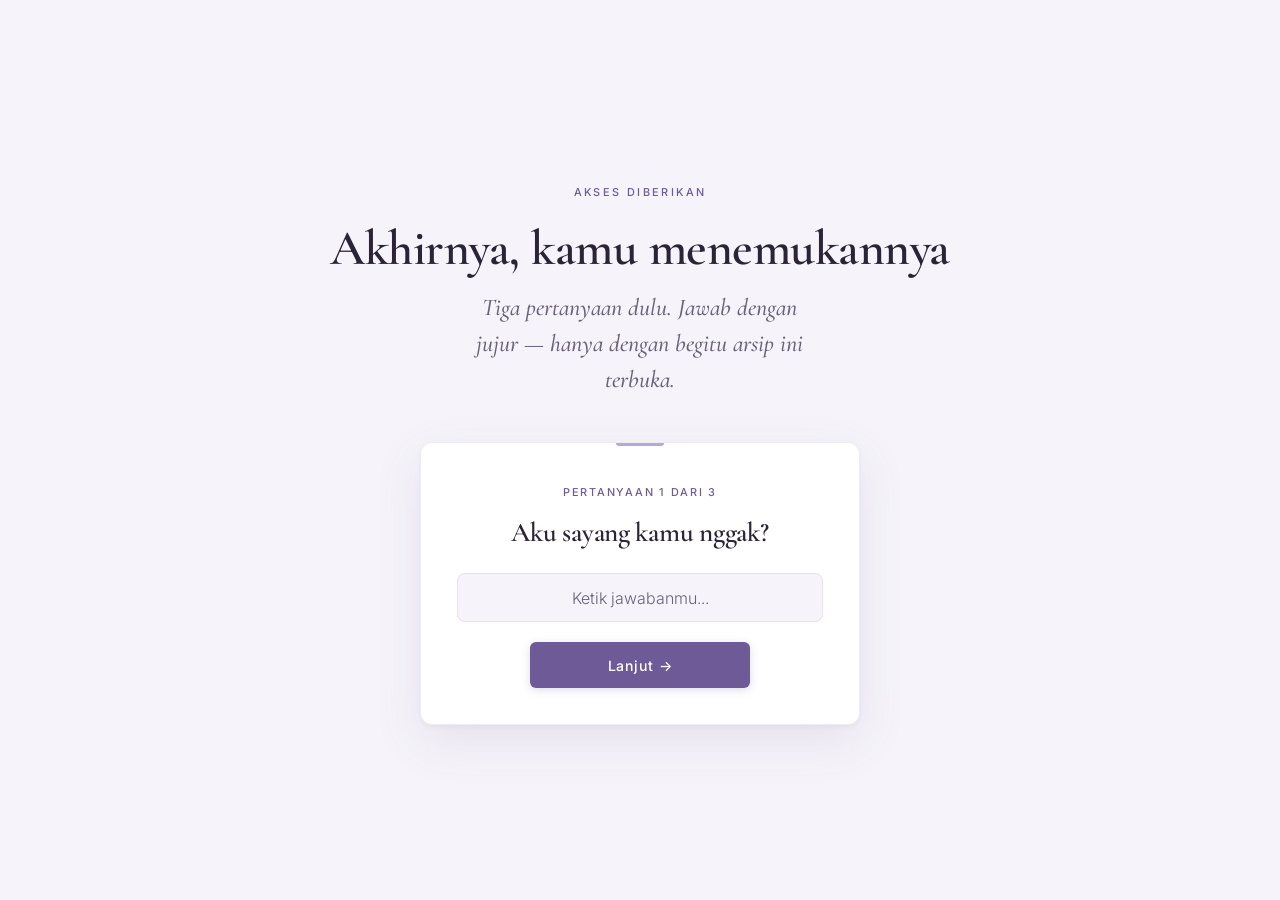
==== kejutan.html @ ff5b9698 "first commit" ====
<!DOCTYPE html>
<html lang="id">
<head>
    <meta charset="UTF-8">
    <meta name="viewport" content="width=device-width, initial-scale=1.0">
    <!-- PENJAGA: dicek SEBELUM konten diparse. Belum waktunya → langsung
         dialihkan ke index.html dan isi halaman tidak pernah sempat tampil. -->
    <script src="js/kunci.js" data-jaga></script>
    <title>Arsip Terbuka — Mesha</title>
    <link rel="stylesheet" href="css/style.css">
    <link rel="stylesheet" href="css/kejutan.css">
    <!-- defer: tebak.js mengurus kuis 3 langkah setelah DOM siap -->
    <script src="js/tebak.js" defer></script>
    <!-- defer: musik.js mengurus musik latar yang menyala setelah kuis selesai -->
    <script src="js/musik.js" defer></script>
</head>
<body class="masuk">

    <!-- Musik latar: loop, tanpa controls; disalakan JS setelah tanggal lahir benar -->
    <audio id="musik-latar"
           src="music/Nadin Amizah - Ah (Official Lyric Video) [youaretube.com].mp3"
           loop preload="auto"></audio>

    <main class="halaman-kejutan">

        <!-- Pembuka arsip -->
        <header class="judul-kejutan">
            <!-- GANTI: kalimat pembuka di bawah ini -->
            <h1>Akhirnya, kamu menemukannya</h1>
            <p class="sapaan">Tiga pertanyaan dulu. Jawab dengan jujur — hanya dengan begitu arsip ini terbuka.</p>
        </header>

        <!-- Kuis tebak-tebakan: harus terjawab sebelum link muncul -->
        <section class="tebak" id="tebak" aria-label="Tebak-tebakan sebelum kejutan">

            <!-- GANTI: soal 1 (jawaban bebas, asal tidak kosong) -->
            <div class="langkah aktif" id="langkah-1">
                <p class="tanya">Pertanyaan 1 dari 3</p>
                <h2 class="soal">Aku sayang kamu nggak?</h2>
                <input type="text" class="isian" id="jawab-1" autocomplete="off"
                       placeholder="Ketik jawabanmu..." aria-label="Jawaban pertanyaan 1">
                <p class="salah" id="salah-1" role="alert">Isi dulu jawabannya, ya</p>
                <button type="button" class="btn" data-lanjut="1">Lanjut →</button>
            </div>

            <!-- GANTI: soal 2 (jawaban bebas, asal tidak kosong) -->
            <div class="langkah" id="langkah-2" hidden>
                <p class="tanya">Pertanyaan 2 dari 3</p>
                <h2 class="soal">Siapa orang paling cakep di dunia?</h2>
                <input type="text" class="isian" id="jawab-2" autocomplete="off"
                       placeholder="Ketik jawabanmu..." aria-label="Jawaban pertanyaan 2">
                <p class="salah" id="salah-2" role="alert">Isi dulu jawabannya, ya</p>
                <button type="button" class="btn" data-lanjut="2">Lanjut →</button>
            </div>

            <!-- Soal 3: tanggal lahir, dijawab lewat papan tombol di layar -->
            <div class="langkah" id="langkah-3" hidden>
                <p class="tanya">Pertanyaan 3 dari 3</p>
                <h2 class="soal">Masukkan tanggal lahirku, dd-mm-yyyy</h2>

                <div class="kartu-pin" id="kartu-pin">
                    <!-- 8 kotak digit: span, bukan input → keyboard HP tidak muncul -->
                    <div class="slot-digit" id="slot-digit" aria-label="Tanggal lahir 8 digit">
                        <span class="kotak-digit"></span><span class="kotak-digit"></span>
                        <span class="kotak-digit"></span><span class="kotak-digit"></span>
                        <span class="kotak-digit"></span><span class="kotak-digit"></span>
                        <span class="kotak-digit"></span><span class="kotak-digit"></span>
                    </div>

                    <!-- Papan tombol angka di layar -->
                    <div class="papan-tombol" id="papan-tombol">
                        <button type="button" class="tombol-angka" data-angka="1">1</button>
                        <button type="button" class="tombol-angka" data-angka="2">2</button>
                        <button type="button" class="tombol-angka" data-angka="3">3</button>
                        <button type="button" class="tombol-angka" data-angka="4">4</button>
                        <button type="button" class="tombol-angka" data-angka="5">5</button>
                        <button type="button" class="tombol-angka" data-angka="6">6</button>
                        <button type="button" class="tombol-angka" data-angka="7">7</button>
                        <button type="button" class="tombol-angka" data-angka="8">8</button>
                        <button type="button" class="tombol-angka" data-angka="9">9</button>
                        <button type="button" class="tombol-angka tombol-hapus" data-hapus
                                aria-label="Hapus satu angka">Hapus</button>
                        <button type="button" class="tombol-angka" data-angka="0">0</button>
                        <button type="button" class="tombol-angka tombol-hapus"
                                data-batal aria-label="Kosongkan semua">Batal</button>
                    </div>
                </div>

                <p class="salah" id="salah-3" role="alert">Belum tepat, coba lagi</p>
            </div>

            <!-- Hadiah: link muncul setelah soal ke-3 benar -->
            <div class="langkah" id="langkah-sukses" hidden>
                <h2 class="soal">Akses diberikan</h2>
                <p class="sapaan">Semua jawaban benar. Isi arsipnya ada di tautan berikut.</p>
                <!-- GANTI: ganti href kalau tujuan link berubah -->
                <a href="https://ulangtahunmesha.my.canva.site/" class="btn btn-lihat"
                   target="_blank" rel="noopener">Lihat disini</a>
            </div>

        </section>

    </main>
</body>
</html>
---- css/style.css ----
/* =========================================================
   style.css — gaya global + halaman index
   Gaya: editorial elegan — latar off-white keunguan, tipografi
   serif + sans, aksen lavender tenang, banyak ruang kosong.
   Mobile-first, diperbarui untuk layar lebar di bawah
   ========================================================= */

/* Satu-satunya library eksternal: Google Fonts */
@import url('https://fonts.googleapis.com/css2?family=Cormorant+Garamond:ital,wght@0,500;0,600;1,500&family=Inter:wght@300;400;500&display=swap');

/* Palet: off-white keunguan + lavender muted + plum gelap */
:root {
    --latar: #F6F4FA;
    --permukaan: #FFFFFF;
    --ungu-lembut: #E9E3F4;
    --ungu: #B9A7D8;
    --ungu-tua: #6E5A96;
    --tinta: #2C2436;
    --tinta-redup: #6B6178;
    --garis: rgba(44, 36, 54, 0.08);
    --bayang: 0 1px 2px rgba(44, 36, 54, 0.04), 0 8px 28px rgba(110, 90, 150, 0.08);
    --bayang-besar: 0 2px 4px rgba(44, 36, 54, 0.04), 0 16px 48px rgba(110, 90, 150, 0.12);
}

/* Reset dasar */
*,
*::before,
*::after {
    box-sizing: border-box;
    margin: 0;
    padding: 0;
}

body {
    font-family: 'Inter', sans-serif;
    font-weight: 400;
    color: var(--tinta);
    background-color: var(--latar);
    min-height: 100vh;
    line-height: 1.7;
    overflow-x: hidden;
    -webkit-font-smoothing: antialiased;
}

h1, h2, h3 {
    font-family: 'Cormorant Garamond', serif;
    font-weight: 600;
    line-height: 1.2;
    letter-spacing: -0.01em;
    color: var(--tinta);
}

img {
    max-width: 100%;
    display: block;
}

/* Animasi masuk halaman (fade-in halus) */
@keyframes fadeDariAtas {
    from { opacity: 0; transform: translateY(12px); }
    to { opacity: 1; transform: translateY(0); }
}

.masuk {
    animation: fadeDariAtas 0.7s ease-out both;
}

/* =========================================================
   HALAMAN INDEX — kartu putih bersih di tengah latar ungu pucat
   ========================================================= */

.halaman-index {
    position: relative;
    min-height: calc(100vh - 2.4rem);
    display: flex;
    flex-direction: column;
    justify-content: center;
    align-items: center;
    text-align: center;
    padding: 3.5rem 1.75rem 3rem;
    max-width: 560px;
    margin: 1.2rem auto;
    background-color: var(--permukaan);
    border: 1px solid var(--garis);
    border-radius: 12px;
    box-shadow: var(--bayang-besar);
    z-index: 2;
}

/* Label kecil di atas judul — gaya editorial */
.halaman-index .pembuka::before {
    content: 'UNTSUR KEJUTAN';
    display: block;
    font-family: 'Inter', sans-serif;
    font-size: 0.68rem;
    font-weight: 500;
    letter-spacing: 0.22em;
    text-transform: uppercase;
    color: var(--ungu-tua);
    margin-bottom: 1.25rem;
}

.halaman-index .pembuka .judul {
    font-size: clamp(2rem, 7vw, 2.85rem);
    font-weight: 600;
    margin-bottom: 0.85rem;
}

/* Pengantar: pendek, tenang, kolom sempit */
.pengantar {
    font-family: 'Inter', sans-serif;
    font-weight: 300;
    color: var(--tinta-redup);
    font-size: 1.02rem;
    line-height: 1.75;
    max-width: 34ch;
    margin: 0 auto;
}

/* Hitung mundur — empat angka editorial, garis tipis */
.hitung-mundur {
    display: grid;
    grid-template-columns: repeat(4, 1fr);
    gap: 0;
    width: 100%;
    max-width: 400px;
    margin: 2.5rem 0 1.5rem;
    border-top: 1px solid var(--garis);
    border-bottom: 1px solid var(--garis);
}

.kotak {
    padding: 1.15rem 0.3rem 1rem;
    position: relative;
}

.kotak + .kotak {
    border-left: 1px solid var(--garis);
}

.angka {
    display: block;
    font-family: 'Inter', sans-serif;
    font-size: clamp(1.55rem, 6.5vw, 2rem);
    font-weight: 300;
    font-variant-numeric: tabular-nums;
    color: var(--tinta);
    letter-spacing: -0.02em;
}

.label {
    display: block;
    font-family: 'Inter', sans-serif;
    font-size: 0.62rem;
    font-weight: 500;
    letter-spacing: 0.16em;
    text-transform: uppercase;
    color: var(--tinta-redup);
    margin-top: 0.35rem;
}

/* Stempel jadwal — kapsul tipis */
.pemberitahuan {
    font-family: 'Inter', sans-serif;
    font-size: 0.78rem;
    font-weight: 400;
    letter-spacing: 0.04em;
    color: var(--ungu-tua);
    background: var(--ungu-lembut);
    padding: 0.5rem 1.1rem;
    border-radius: 999px;
}

/* Tombol utama — solid lavender, tanpa dekorasi karcis */
.btn {
    display: inline-block;
    margin-top: 1.75rem;
    padding: 0.9rem 2.4rem;
    font-family: 'Inter', sans-serif;
    font-size: 0.88rem;
    font-weight: 500;
    letter-spacing: 0.06em;
    text-decoration: none;
    color: var(--permukaan);
    background: var(--ungu-tua);
    border: none;
    border-radius: 6px;
    cursor: pointer;
    box-shadow: 0 2px 8px rgba(110, 90, 150, 0.22);
    transition: background 0.25s ease, transform 0.25s ease, box-shadow 0.25s ease;
}

.btn:hover,
.btn:focus {
    background: #5C4A82;
    transform: translateY(-2px);
    box-shadow: 0 6px 20px rgba(110, 90, 150, 0.28);
    outline: none;
}

/* Status aktif: waktu sudah tiba */
.btn.aktif {
    background: var(--ungu-tua);
    color: var(--permukaan);
    animation: denyut 2.4s ease-in-out infinite;
}

@keyframes denyut {
    0%, 100% { box-shadow: 0 2px 8px rgba(110, 90, 150, 0.22); }
    50% { box-shadow: 0 2px 8px rgba(110, 90, 150, 0.22), 0 0 0 6px rgba(185, 167, 216, 0.35); }
}

/* Goyang kecil saat tombol diklik sebelum waktunya */
.btn.goyang {
    animation: goyang 0.45s ease-in-out 2;
}

@keyframes goyang {
    0%, 100% { transform: translateX(0); }
    25% { transform: translateX(-6px); }
    75% { transform: translateX(6px); }
}

/* Toast — pita ungu lembut di bawah layar */
.toast {
    position: fixed;
    left: 50%;
    bottom: 1.5rem;
    transform: translateX(-50%);
    max-width: 90vw;
    padding: 0.85rem 1.5rem;
    background: var(--tinta);
    color: var(--latar);
    font-family: 'Inter', sans-serif;
    font-size: 0.88rem;
    font-weight: 400;
    line-height: 1.5;
    text-align: center;
    border-radius: 8px;
    box-shadow: var(--bayang-besar);
    opacity: 0;
    visibility: hidden;
    translate: 0 12px;
    transition: opacity 0.3s ease, translate 0.3s ease, visibility 0.3s;
    z-index: 50;
}

.toast.tampil {
    opacity: 1;
    visibility: visible;
    translate: 0 0;
}

/* =========================================================
   DESKTOP
   ========================================================= */
@media (min-width: 768px) {
    .pengantar {
        font-size: 1.08rem;
    }

    .halaman-index {
        margin: 2.5rem auto;
        min-height: calc(100vh - 5rem);
        padding: 4.25rem 3.5rem 3.75rem;
    }

    .kotak {
        padding: 1.35rem 0.4rem 1.15rem;
    }
}
---- css/kejutan.css ----
/* =========================================================
   kejutan.css — khusus halaman kejutan (kejutan.html)
   Gaya editorial elegan: kartu putih, aksen lavender,
   tanpa washi/klip/perangko (confetti & balon dihapus)
   ========================================================= */

/* Posisi halaman di tengah layar (vertikal + horizontal).
   margin auto di anak: kalau konten lebih tinggi dari layar,
   halaman tetap bisa di-scroll tanpa memotong bagian atas */
.halaman-kejutan {
    position: relative;
    z-index: 2;
    min-height: 100vh;
    display: flex;
    flex-direction: column;
    align-items: center;
    max-width: 720px;
    margin: 0 auto;
    padding: 3.5rem 1.5rem;
    text-align: center;
}

.halaman-kejutan .judul-kejutan { margin-top: auto; }
.halaman-kejutan .tebak { margin-bottom: auto; }

/* =========================================================
   UCAPAN ULANG TAHUN
   ========================================================= */
.judul-kejutan {
    position: relative;
    padding-top: 0.5rem;
}

/* Label kecil di atas judul */
.judul-kejutan::before {
    content: 'AKSES DIBERIKAN';
    display: block;
    font-family: 'Inter', sans-serif;
    font-size: 0.68rem;
    font-weight: 500;
    letter-spacing: 0.22em;
    text-transform: uppercase;
    color: var(--ungu-tua);
    margin-bottom: 1.1rem;
}

.judul-kejutan h1 {
    font-size: clamp(2.1rem, 8vw, 3.1rem);
    font-weight: 600;
    margin-bottom: 0.75rem;
}

.sapaan {
    font-family: 'Cormorant Garamond', serif;
    font-style: italic;
    font-weight: 500;
    color: var(--tinta-redup);
    font-size: clamp(1.2rem, 4vw, 1.45rem);
    line-height: 1.5;
    max-width: 32ch;
    margin: 0 auto;
}

/* =========================================================
   KUIS TEBAK-TEBAKAN (3 langkah) — kartu putih bersih
   ========================================================= */
.tebak {
    width: 100%;
    max-width: 440px;
    margin-top: 2.75rem;
}

/* Kartu nota: putih, border tipis, bayangan lembut */
.langkah {
    position: relative;
    background-color: var(--permukaan);
    border: 1px solid var(--garis);
    border-radius: 12px;
    box-shadow: var(--bayang-besar);
    padding: 2.25rem 1.75rem 2rem;
    animation: fadeDariAtas 0.45s ease-out both;
}

.langkah[hidden] { display: none; }

/* Langkah aktif: sedikit garis aksen di atas */
.langkah.aktif::after {
    content: '';
    position: absolute;
    top: 0;
    left: 50%;
    transform: translateX(-50%);
    width: 48px;
    height: 3px;
    background: var(--ungu);
    border-radius: 0 0 3px 3px;
}

.tanya {
    font-family: 'Inter', sans-serif;
    font-size: 0.68rem;
    font-weight: 500;
    letter-spacing: 0.16em;
    text-transform: uppercase;
    color: var(--ungu-tua);
    margin-bottom: 0.85rem;
}

.soal {
    font-size: clamp(1.35rem, 5vw, 1.7rem);
    font-weight: 600;
    margin-bottom: 1.4rem;
    line-height: 1.3;
}

/* Isian jawaban (soal 1 & 2) */
.isian {
    width: 100%;
    padding: 0.85rem 1rem;
    font-family: 'Inter', sans-serif;
    font-size: 1rem;
    font-weight: 400;
    color: var(--tinta);
    text-align: center;
    background: var(--latar);
    border: 1px solid var(--garis);
    border-radius: 8px;
    outline: none;
    transition: border-color 0.2s ease, box-shadow 0.2s ease, background 0.2s ease;
}

.isian::placeholder {
    color: var(--tinta-redup);
    font-weight: 300;
}

.isian:focus {
    border-color: var(--ungu);
    background: var(--permukaan);
    box-shadow: 0 0 0 3px rgba(185, 167, 216, 0.3);
}

/* Pesan salah (muncul lewat JS) */
.salah {
    display: none;
    margin-top: 0.85rem;
    font-family: 'Inter', sans-serif;
    font-size: 0.82rem;
    font-weight: 400;
    color: #9B4D5A;
}

.salah.tampil { display: block; }

/* Animasi getar (pakai keyframes goyang dari style.css) */
.isian.goyang,
.kartu-pin.goyang {
    animation: goyang 0.45s ease-in-out 2;
}

/* Tombol lanjut di dalam kuis */
.langkah .btn {
    margin-top: 1.25rem;
    width: 100%;
    max-width: 220px;
}

/* =========================================================
   KARTU TANGGAL LAHIR + PAPAN TOMBOL DI LAYAR
   ========================================================= */
.kartu-pin {
    position: relative;
    background: var(--latar);
    border: 1px solid var(--garis);
    border-radius: 10px;
    box-shadow: none;
    padding: 1.5rem 1.15rem 1.25rem;
    max-width: 320px;
    margin: 0.4rem auto 0;
}

/* 8 kotak digit (dd-mm-yyyy tanpa strip) */
.slot-digit {
    display: flex;
    gap: 0.4rem;
    justify-content: center;
}

.kotak-digit {
    flex: 1 1 0;
    min-width: 0;
    height: 46px;
    display: flex;
    align-items: center;
    justify-content: center;
    font-family: 'Inter', sans-serif;
    font-size: 1.1rem;
    font-weight: 400;
    font-variant-numeric: tabular-nums;
    color: var(--tinta);
    background: var(--permukaan);
    border: 1px solid var(--garis);
    border-radius: 6px;
    transition: border-color 0.2s ease, background 0.2s ease, box-shadow 0.2s ease;
}

.kotak-digit.terisi {
    border-color: var(--ungu);
    background: var(--permukaan);
    box-shadow: 0 0 0 2px rgba(185, 167, 216, 0.2);
}

/* Papan angka 3 kolom — tombol minimalis */
.papan-tombol {
    display: grid;
    grid-template-columns: repeat(3, 1fr);
    gap: 0.5rem;
    margin-top: 1.1rem;
}

.tombol-angka {
    padding: 0.75rem 0;
    font-family: 'Inter', sans-serif;
    font-size: 1rem;
    font-weight: 400;
    font-variant-numeric: tabular-nums;
    color: var(--tinta);
    background: var(--permukaan);
    border: 1px solid var(--garis);
    border-radius: 8px;
    cursor: pointer;
    transition: background 0.15s ease, border-color 0.15s ease, transform 0.1s ease;
}

.tombol-angka:hover {
    background: var(--ungu-lembut);
    border-color: var(--ungu);
}

.tombol-angka:active {
    transform: scale(0.96);
}

.tombol-hapus {
    color: var(--tinta-redup);
    background: transparent;
}

.tombol-hapus:hover {
    background: var(--ungu-lembut);
    color: var(--tinta);
}

/* =========================================================
   TOMBOL "LIHAT DISINI"
   ========================================================= */
.btn-lihat {
    margin-top: 2rem;
    font-size: 0.92rem;
    padding: 1rem 2.6rem;
    letter-spacing: 0.08em;
    animation: denyut 2.4s ease-in-out infinite;
}

/* =========================================================
   NOTA SUKSES
   ========================================================= */
#langkah-sukses {
    background: var(--permukaan);
    border: 1px solid var(--ungu);
    box-shadow: var(--bayang-besar), 0 0 0 4px rgba(185, 167, 216, 0.15);
    padding: 2.5rem 1.75rem 2.25rem;
}

#langkah-sukses .soal {
    color: var(--ungu-tua);
}

/* =========================================================
   DESKTOP
   ========================================================= */
@media (min-width: 768px) {
    .sapaan {
        font-size: 1.5rem;
    }

    .langkah {
        padding: 2.5rem 2.25rem 2.25rem;
    }

    .halaman-kejutan {
        padding: 4rem 1.5rem;
    }
}
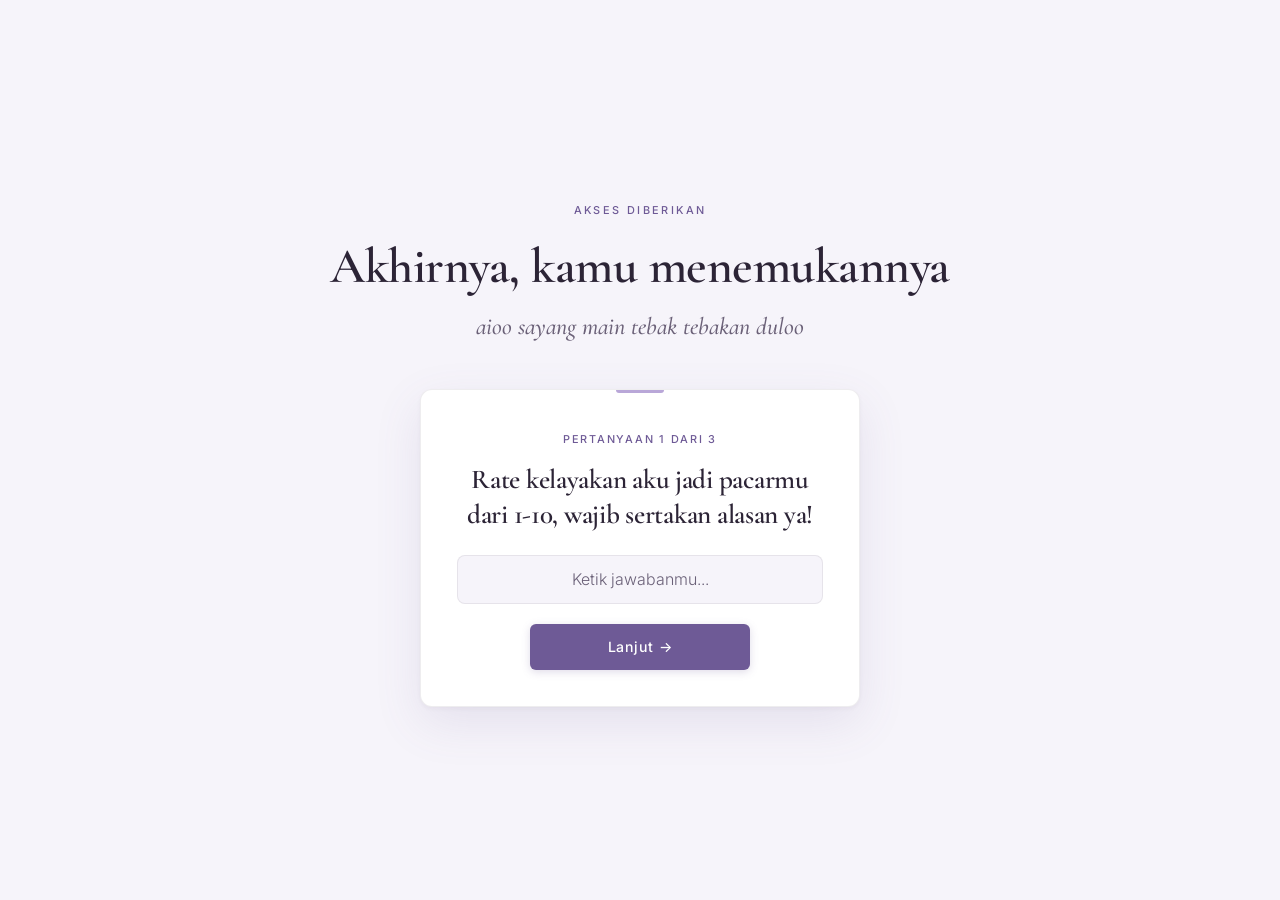
==== commit e8aba66c: "Musik menyala saat klik Lihat disini, mulai detik 6; lembutkan teks kuis" ====
--- a/kejutan.html
+++ b/kejutan.html
@@ -11,15 +11,16 @@
     <link rel="stylesheet" href="css/kejutan.css">
     <!-- defer: tebak.js mengurus kuis 3 langkah setelah DOM siap -->
     <script src="js/tebak.js" defer></script>
-    <!-- defer: musik.js mengurus musik latar yang menyala setelah kuis selesai -->
+    <!-- defer: musik.js mengurus musik latar yang menyala saat tombol Lihat disini diklik -->
     <script src="js/musik.js" defer></script>
 </head>
 <body class="masuk">
 
-    <!-- Musik latar: loop, tanpa controls; disalakan JS setelah tanggal lahir benar -->
+    <!-- Musik latar: tanpa controls; disalakan JS saat tombol Lihat disini diklik.
+         Loop manual di musik.js (event "ended") supaya selalu mulai dari detik 6 -->
     <audio id="musik-latar"
            src="music/Nadin Amizah - Ah (Official Lyric Video) [youaretube.com].mp3"
-           loop preload="auto"></audio>
+           preload="auto"></audio>
 
     <main class="halaman-kejutan">
 
@@ -27,7 +28,7 @@
         <header class="judul-kejutan">
             <!-- GANTI: kalimat pembuka di bawah ini -->
             <h1>Akhirnya, kamu menemukannya</h1>
-            <p class="sapaan">Tiga pertanyaan dulu. Jawab dengan jujur — hanya dengan begitu arsip ini terbuka.</p>
+            <p class="sapaan">aioo sayang main tebak tebakan duloo</p>
         </header>
 
         <!-- Kuis tebak-tebakan: harus terjawab sebelum link muncul -->
@@ -36,7 +37,7 @@
             <!-- GANTI: soal 1 (jawaban bebas, asal tidak kosong) -->
             <div class="langkah aktif" id="langkah-1">
                 <p class="tanya">Pertanyaan 1 dari 3</p>
-                <h2 class="soal">Aku sayang kamu nggak?</h2>
+                <h2 class="soal">Rate kelayakan aku jadi pacarmu dari 1-10, wajib sertakan alasan ya!</h2>
                 <input type="text" class="isian" id="jawab-1" autocomplete="off"
                        placeholder="Ketik jawabanmu..." aria-label="Jawaban pertanyaan 1">
                 <p class="salah" id="salah-1" role="alert">Isi dulu jawabannya, ya</p>
@@ -46,7 +47,7 @@
             <!-- GANTI: soal 2 (jawaban bebas, asal tidak kosong) -->
             <div class="langkah" id="langkah-2" hidden>
                 <p class="tanya">Pertanyaan 2 dari 3</p>
-                <h2 class="soal">Siapa orang paling cakep di dunia?</h2>
+                <h2 class="soal">Sebutkan 3 hal yang bikin kamu senyum tiap inget aku</h2>
                 <input type="text" class="isian" id="jawab-2" autocomplete="off"
                        placeholder="Ketik jawabanmu..." aria-label="Jawaban pertanyaan 2">
                 <p class="salah" id="salah-2" role="alert">Isi dulu jawabannya, ya</p>
@@ -92,7 +93,7 @@
             <!-- Hadiah: link muncul setelah soal ke-3 benar -->
             <div class="langkah" id="langkah-sukses" hidden>
                 <h2 class="soal">Akses diberikan</h2>
-                <p class="sapaan">Semua jawaban benar. Isi arsipnya ada di tautan berikut.</p>
+                <p class="sapaan">yeeeaay amu bener iaa, coba klik di bawah sayang</p>
                 <!-- GANTI: ganti href kalau tujuan link berubah -->
                 <a href="https://ulangtahunmesha.my.canva.site/" class="btn btn-lihat"
                    target="_blank" rel="noopener">Lihat disini</a>
